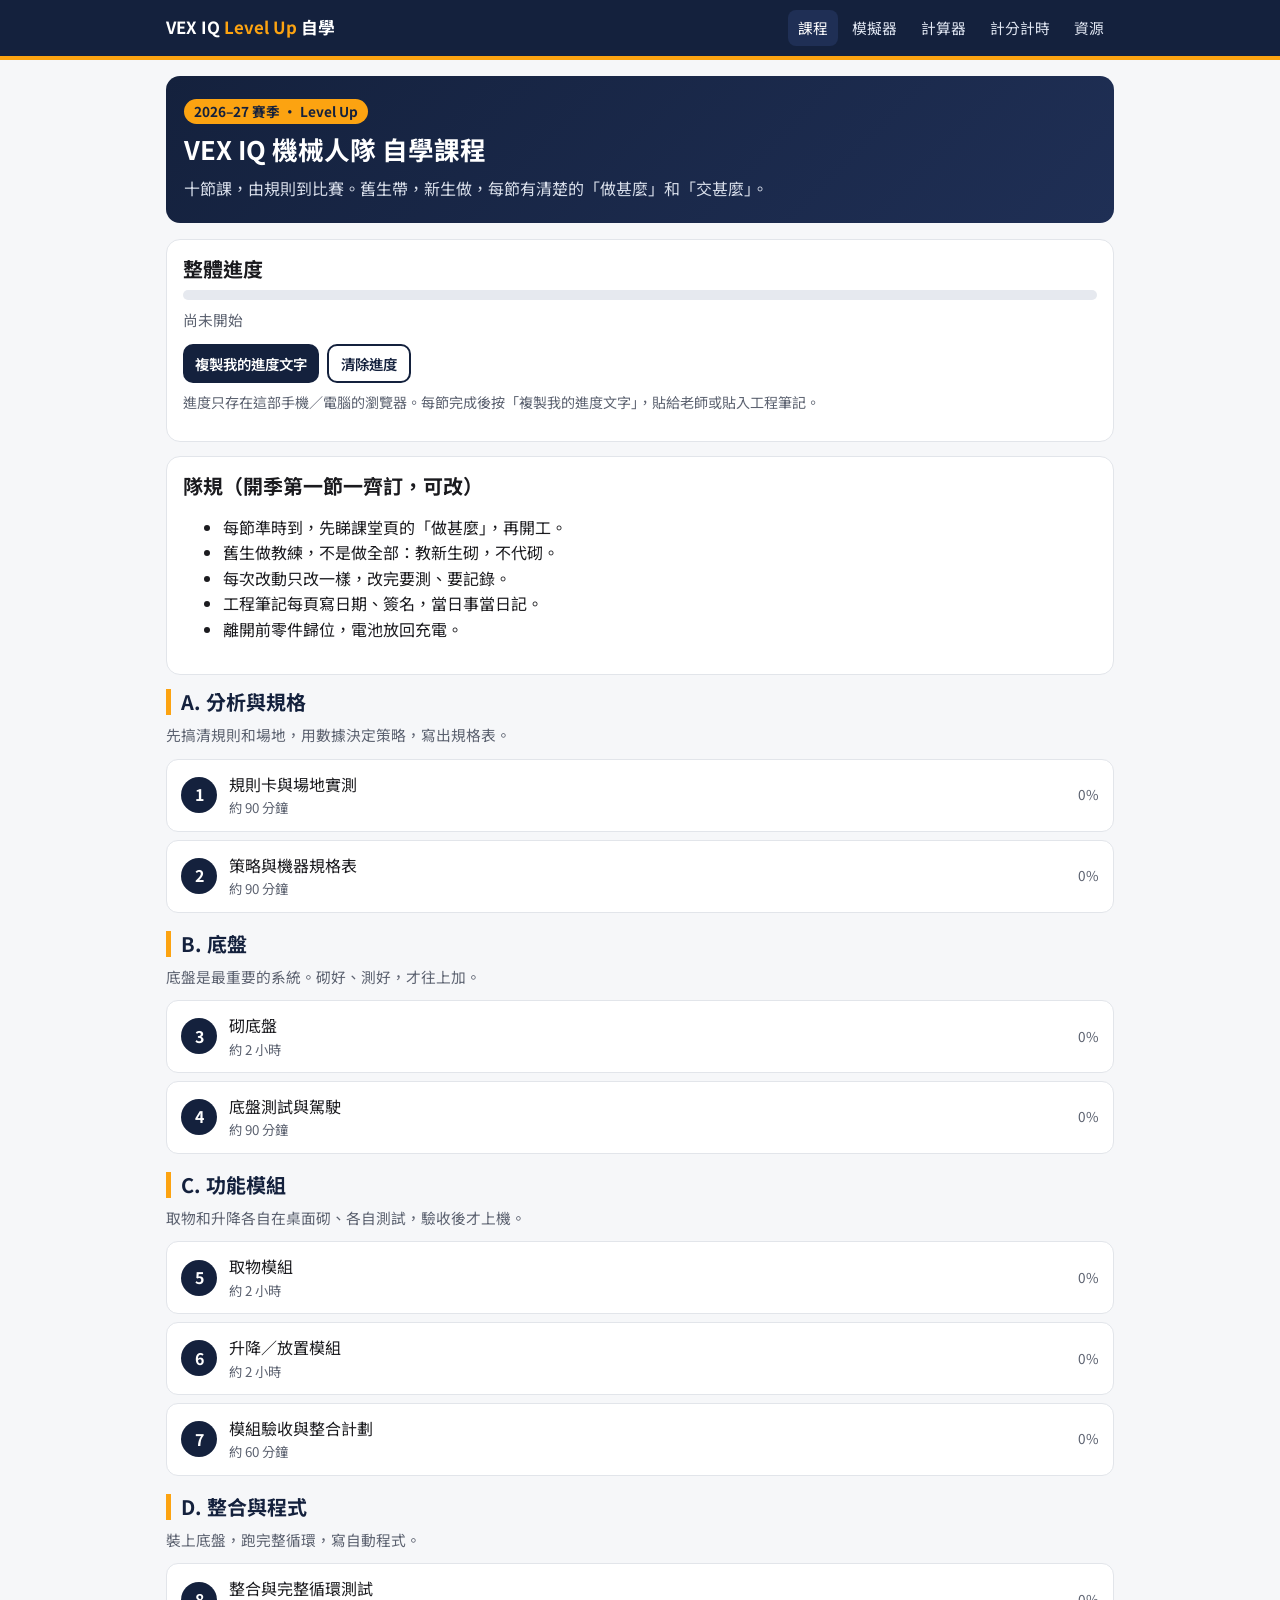
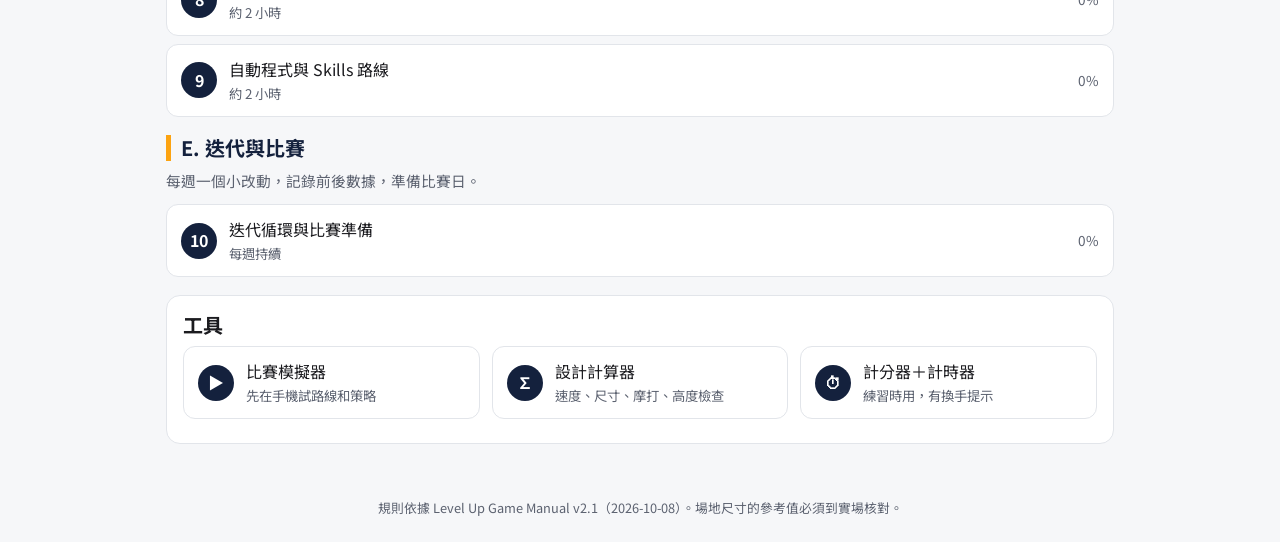
==== index.html @ 9e96400a "VEX IQ Level Up 自學課程：十節課、範本、比賽模擬器、計算器、計分計時、資源、老師頁 Co-Authored-By: Claude Fable 5.1 <noreply@anthropi" ====
<!DOCTYPE html>
<html lang="zh-Hant">
<head>
<meta charset="utf-8">
<meta name="viewport" content="width=device-width, initial-scale=1">
<title>VEX IQ Level Up 自學課程</title>
<link rel="preconnect" href="https://fonts.googleapis.com">
<link href="https://fonts.googleapis.com/css2?family=Noto+Sans+TC:wght@400;600;800&display=swap" rel="stylesheet">
<link rel="stylesheet" href="assets/style.css">
</head>
<body>
<header id="topbar" class="topbar"></header>
<main>
  <section class="hero">
    <span class="tag">2026–27 賽季 · Level Up</span>
    <h1>VEX IQ 機械人隊 自學課程</h1>
    <p>十節課，由規則到比賽。舊生帶，新生做，每節有清楚的「做甚麼」和「交甚麼」。</p>
  </section>

  <section class="card">
    <h2>整體進度</h2>
    <div class="progress-bar"><div id="overall"></div></div>
    <p class="muted" id="overall-text">尚未開始</p>
    <div class="btnrow">
      <button class="btn sm" id="export">複製我的進度文字</button>
      <button class="btn sm ghost" id="reset">清除進度</button>
    </div>
    <p class="small muted" style="margin-top:8px">進度只存在這部手機／電腦的瀏覽器。每節完成後按「複製我的進度文字」，貼給老師或貼入工程筆記。</p>
  </section>

  <section class="card">
    <h2>隊規（開季第一節一齊訂，可改）</h2>
    <ul>
      <li>每節準時到，先睇課堂頁的「做甚麼」，再開工。</li>
      <li>舊生做教練，不是做全部：教新生砌，不代砌。</li>
      <li>每次改動只改一樣，改完要測、要記錄。</li>
      <li>工程筆記每頁寫日期、簽名，當日事當日記。</li>
      <li>離開前零件歸位，電池放回充電。</li>
    </ul>
  </section>

  <div id="map"></div>

  <section class="card">
    <h2>工具</h2>
    <div class="grid three">
      <a class="lesson-link" href="sim.html"><div class="n">▶</div><div class="t">比賽模擬器<small>先在手機試路線和策略</small></div></a>
      <a class="lesson-link" href="calc.html"><div class="n">∑</div><div class="t">設計計算器<small>速度、尺寸、摩打、高度檢查</small></div></a>
      <a class="lesson-link" href="tools.html"><div class="n">⏱</div><div class="t">計分器＋計時器<small>練習時用，有換手提示</small></div></a>
    </div>
  </section>
</main>
<footer>規則依據 Level Up Game Manual v2.1（2026-10-08）。場地尺寸的參考值必須到實場核對。</footer>
<script src="assets/app.js"></script>
<script src="assets/lessons.js"></script>
<script>
(function () {
  var map = document.getElementById('map');
  var phases = {};
  LESSONS.forEach(function (l) { (phases[l.phase] = phases[l.phase] || []).push(l); });
  var html = '';
  var total = 0, count = 0;
  Object.keys(phases).forEach(function (p) {
    html += '<section class="phase"><h2>' + p + '. ' + PHASES[p].name + '</h2><p class="muted">' + PHASES[p].desc + '</p>';
    phases[p].forEach(function (l) {
      var pct = VQ.lessonProgress(l);
      total += pct; count++;
      html += '<a class="lesson-link' + (pct === 100 ? ' done' : '') + '" href="lesson.html?n=' + l.id + '">' +
        '<div class="n">' + l.id + '</div>' +
        '<div class="t">' + VQ.esc(l.title) + '<small>' + VQ.esc(l.time) + '</small></div>' +
        '<div class="pct">' + (pct === 100 ? '完成' : pct + '%') + '</div></a>';
    });
    html += '</section>';
  });
  map.innerHTML = html;
  var overall = count ? Math.round(total / count) : 0;
  document.getElementById('overall').style.width = overall + '%';
  document.getElementById('overall-text').textContent = overall === 0 ? '尚未開始' : '已完成 ' + overall + '%';

  document.getElementById('export').addEventListener('click', function () {
    var lines = ['VEX IQ 自學進度 ' + new Date().toLocaleDateString('zh-HK')];
    LESSONS.forEach(function (l) {
      var pct = VQ.lessonProgress(l);
      var doneSteps = [];
      l.steps.forEach(function (s, i) { if (VQ.store.get('lesson' + l.id + '.step' + i, false)) doneSteps.push(i + 1); });
      lines.push('第 ' + l.id + ' 節 ' + l.title + '：' + pct + '%' + (doneSteps.length ? '（已完成步驟 ' + doneSteps.join(',') + '）' : ''));
    });
    VQ.copyText(lines.join('\n'), this);
  });
  document.getElementById('reset').addEventListener('click', function () {
    if (confirm('清除這部裝置上的全部進度和填寫內容？')) { VQ.store.clear(); location.reload(); }
  });
})();
</script>
</body>
</html>
---- assets/style.css ----
/* VEX IQ 自學網頁 — 共用樣式 */
:root {
  --navy: #14213d;
  --navy-2: #1f2f55;
  --yellow: #fca311;
  --yellow-soft: #ffe8bf;
  --red: #d7263d;
  --blue: #2a6fdb;
  --ink: #1b1b1f;
  --muted: #5c6270;
  --line: #e2e5ea;
  --bg: #f6f7f9;
  --card: #ffffff;
  --ok: #1f9d55;
  --radius: 14px;
  --font: "Noto Sans TC", "PingFang TC", "Microsoft JhengHei", system-ui, sans-serif;
}
* { box-sizing: border-box; }
html { -webkit-text-size-adjust: 100%; }
body {
  margin: 0;
  font-family: var(--font);
  color: var(--ink);
  background: var(--bg);
  line-height: 1.6;
  font-size: 16px;
}
a { color: var(--blue); }
h1, h2, h3 { line-height: 1.3; margin: 0 0 .4em; }
h1 { font-size: 1.6rem; }
h2 { font-size: 1.25rem; }
h3 { font-size: 1.05rem; }
p { margin: 0 0 .8em; }
code { background: #eef1f5; padding: 0 .3em; border-radius: 4px; font-size: .92em; }

/* 頂部 */
.topbar {
  background: var(--navy);
  color: #fff;
  position: sticky; top: 0; z-index: 20;
  border-bottom: 4px solid var(--yellow);
}
.topbar .inner {
  max-width: 980px; margin: 0 auto; padding: 10px 16px;
  display: flex; align-items: center; gap: 12px;
}
.topbar .brand { font-weight: 700; color: #fff; text-decoration: none; font-size: 1.05rem; white-space: nowrap; }
.topbar .brand span { color: var(--yellow); }
.topbar nav { margin-left: auto; display: flex; gap: 4px; overflow-x: auto; -webkit-overflow-scrolling: touch; }
.topbar nav a {
  color: #dfe5f1; text-decoration: none; padding: 6px 10px; border-radius: 8px; white-space: nowrap; font-size: .92rem;
}
.topbar nav a.active, .topbar nav a:hover { background: var(--navy-2); color: #fff; }

main { max-width: 980px; margin: 0 auto; padding: 16px; }
.hero {
  background: linear-gradient(135deg, var(--navy), var(--navy-2));
  color: #fff; border-radius: var(--radius); padding: 22px 18px; margin-bottom: 16px;
}
.hero h1 { color: #fff; }
.hero p { color: #d8deea; margin: 0; }
.hero .tag { display: inline-block; background: var(--yellow); color: var(--navy); font-weight: 700; padding: 2px 10px; border-radius: 999px; font-size: .85rem; margin-bottom: 8px; }

.card {
  background: var(--card); border: 1px solid var(--line); border-radius: var(--radius);
  padding: 16px; margin-bottom: 14px;
}
.card h2 { display: flex; align-items: center; gap: 8px; }
.card h2 .num { background: var(--yellow); color: var(--navy); border-radius: 8px; padding: 0 8px; font-size: .9rem; }
.muted { color: var(--muted); font-size: .92rem; }
.small { font-size: .88rem; }

.grid { display: grid; gap: 12px; grid-template-columns: 1fr; }
@media (min-width: 640px) { .grid.two { grid-template-columns: 1fr 1fr; } .grid.three { grid-template-columns: repeat(3, 1fr); } }

/* 課程地圖 */
.phase { margin-bottom: 18px; }
.phase h2 { color: var(--navy); border-left: 5px solid var(--yellow); padding-left: 10px; }
.lesson-link {
  display: flex; align-items: center; gap: 12px; text-decoration: none; color: var(--ink);
  background: var(--card); border: 1px solid var(--line); border-radius: 12px; padding: 12px 14px; margin-bottom: 8px;
}
.lesson-link:active { background: #f1f3f7; }
.lesson-link .n { width: 36px; height: 36px; border-radius: 50%; background: var(--navy); color: #fff; display: grid; place-items: center; font-weight: 700; flex-shrink: 0; }
.lesson-link.done .n { background: var(--ok); }
.lesson-link .t { flex: 1; }
.lesson-link .t small { display: block; color: var(--muted); }
.lesson-link .pct { font-size: .85rem; color: var(--muted); white-space: nowrap; }

/* 課堂頁 */
.lesson-head { display: flex; flex-wrap: wrap; gap: 8px; align-items: baseline; }
.lesson-head .phase-tag { background: var(--yellow-soft); color: #7a4b00; border-radius: 999px; padding: 2px 10px; font-size: .85rem; }
ul.clean { list-style: none; padding: 0; margin: 0; }
.check { display: flex; gap: 10px; align-items: flex-start; padding: 8px 0; border-bottom: 1px dashed var(--line); }
.check:last-child { border-bottom: 0; }
.check input[type=checkbox] { width: 22px; height: 22px; margin-top: 3px; flex-shrink: 0; accent-color: var(--ok); }
.check label { flex: 1; }
.check.done label { color: var(--muted); text-decoration: line-through; }
.step-link { display: inline-block; margin-left: 6px; font-size: .88rem; }

textarea, input[type=text], input[type=number], select {
  font: inherit; width: 100%; padding: 8px 10px; border: 1px solid #c9ced8; border-radius: 10px; background: #fff; color: var(--ink);
}
textarea { min-height: 72px; resize: vertical; }
input[type=number] { max-width: 140px; }
label.field { display: block; margin-bottom: 10px; font-weight: 600; font-size: .95rem; }
label.field > span { display: block; font-weight: 400; color: var(--muted); font-size: .85rem; }
table { width: 100%; border-collapse: collapse; font-size: .92rem; }
th, td { border: 1px solid var(--line); padding: 6px 8px; text-align: left; vertical-align: top; }
th { background: #eef1f5; }
td input, td select { padding: 6px 8px; border-radius: 8px; }
.table-scroll { overflow-x: auto; }

.btn {
  display: inline-block; background: var(--navy); color: #fff; border: 0; border-radius: 10px;
  padding: 10px 16px; font: inherit; font-weight: 600; cursor: pointer; text-decoration: none;
}
.btn.yellow { background: var(--yellow); color: var(--navy); }
.btn.ghost { background: transparent; color: var(--navy); border: 2px solid var(--navy); }
.btn.sm { padding: 6px 12px; font-size: .9rem; }
.btn:active { transform: translateY(1px); }
.btnrow { display: flex; flex-wrap: wrap; gap: 8px; margin-top: 10px; }
.pager { display: flex; justify-content: space-between; gap: 8px; margin: 16px 0; }

.notice { background: var(--yellow-soft); border-left: 5px solid var(--yellow); padding: 10px 12px; border-radius: 8px; margin: 10px 0; font-size: .92rem; }
.notice.warn { background: #ffe3e6; border-color: var(--red); }
.notice.good { background: #e3f6ea; border-color: var(--ok); }

.pill { display: inline-block; padding: 1px 8px; border-radius: 999px; font-size: .8rem; background: #eef1f5; color: var(--muted); margin-right: 4px; }
.kv { display: grid; grid-template-columns: auto 1fr; gap: 4px 12px; font-size: .95rem; }
.kv b { color: var(--navy); }

.progress-bar { height: 10px; background: #e6e9ef; border-radius: 999px; overflow: hidden; margin: 8px 0; }
.progress-bar > div { height: 100%; background: var(--ok); width: 0; transition: width .3s; }

footer { text-align: center; color: var(--muted); font-size: .8rem; padding: 24px 16px; }

/* 模擬器 */
.sim-wrap { position: relative; }
#field { width: 100%; height: auto; display: block; background: #d9dde3; border-radius: 10px; touch-action: none; }
.sim-hud { display: flex; flex-wrap: wrap; gap: 8px; margin: 10px 0; align-items: center; }
.sim-hud .box { background: var(--card); border: 1px solid var(--line); border-radius: 10px; padding: 6px 12px; font-size: .95rem; }
.sim-hud .box b { font-size: 1.2rem; color: var(--navy); }
.sim-hud .box.alert { background: #ffe3e6; border-color: var(--red); color: var(--red); }
.pad { display: grid; grid-template-columns: repeat(3, 64px); grid-template-rows: repeat(3, 64px); gap: 6px; justify-content: center; }
.pad button, .actions button {
  font: inherit; font-size: 1.3rem; font-weight: 700; border: 0; border-radius: 12px; background: var(--navy); color: #fff;
  touch-action: none; user-select: none; -webkit-user-select: none;
}
.pad button:active, .pad button.on { background: var(--yellow); color: var(--navy); }
.pad .blank { background: transparent; }
.actions { display: grid; grid-template-columns: repeat(3, 1fr); gap: 6px; }
.actions button { height: 64px; font-size: 1rem; }
.actions button.pick { background: var(--ok); }
.actions button.drop { background: var(--red); }
.actions button.load { background: var(--blue); }
.sim-controls { display: grid; grid-template-columns: 1fr; gap: 12px; margin-top: 10px; }
@media (min-width: 640px) { .sim-controls { grid-template-columns: 220px 1fr; align-items: center; } }
.sim-config { display: grid; grid-template-columns: repeat(auto-fill, minmax(150px, 1fr)); gap: 8px; }
.sim-config label { font-size: .85rem; color: var(--muted); display: block; }
.sim-config input, .sim-config select { width: 100%; max-width: none; }
.log { font-family: ui-monospace, Menlo, Consolas, monospace; font-size: .82rem; background: #f1f3f7; border-radius: 8px; padding: 8px; max-height: 180px; overflow: auto; white-space: pre-wrap; }

/* 計時器 */
.big-timer { font-size: 4rem; font-weight: 800; text-align: center; color: var(--navy); font-variant-numeric: tabular-nums; }
.big-timer.switch { color: var(--yellow); }
.big-timer.end { color: var(--red); }
.score-row { display: grid; grid-template-columns: 1fr auto auto auto; align-items: center; gap: 8px; padding: 8px 0; border-bottom: 1px dashed var(--line); }
.score-row .cnt { font-size: 1.4rem; font-weight: 700; min-width: 2ch; text-align: center; }
.score-row button { width: 44px; height: 44px; font-size: 1.3rem; border-radius: 10px; border: 0; background: var(--navy); color: #fff; }
.total { font-size: 2.2rem; font-weight: 800; color: var(--navy); text-align: right; }

/* 計算器結果 */
.result { padding: 10px 12px; border-radius: 10px; margin-bottom: 8px; border: 1px solid var(--line); background: #fff; }
.result.ok { border-color: var(--ok); background: #e3f6ea; }
.result.bad { border-color: var(--red); background: #ffe3e6; }
.result.warn { border-color: var(--yellow); background: var(--yellow-soft); }
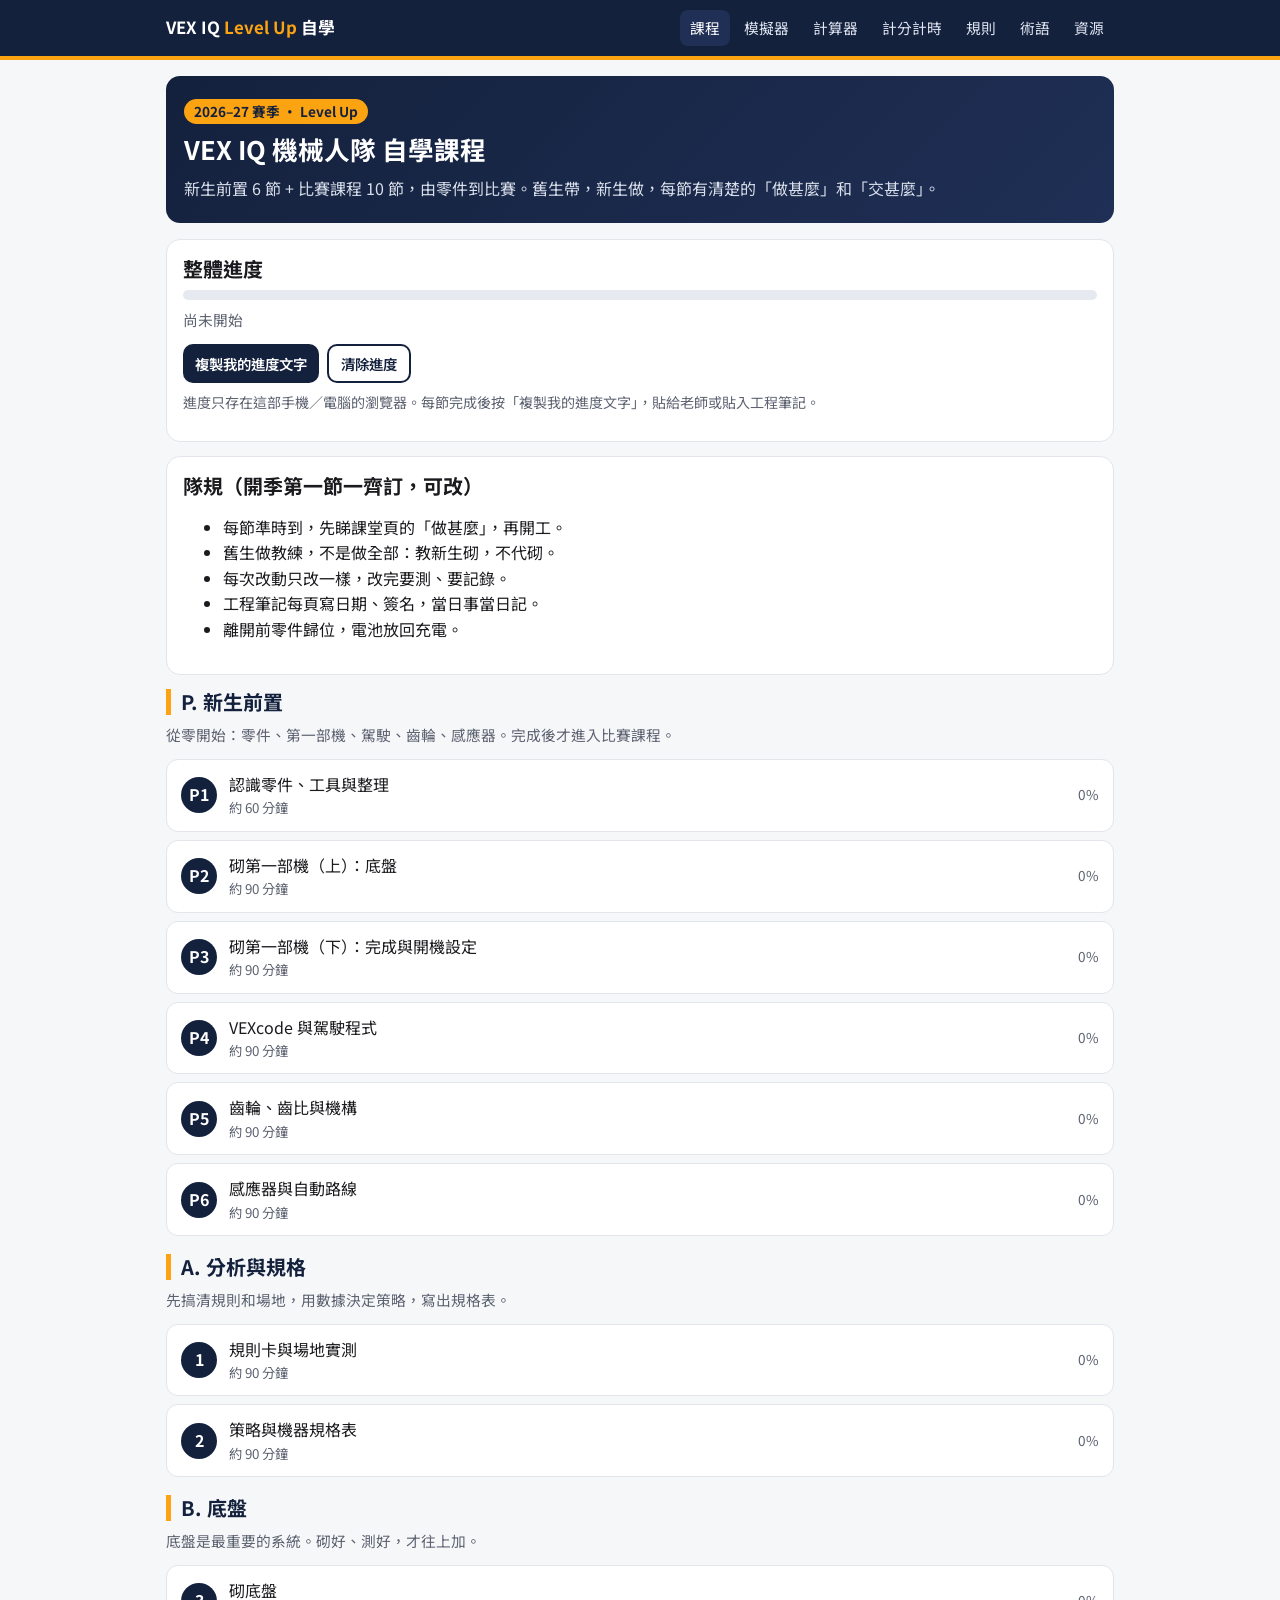
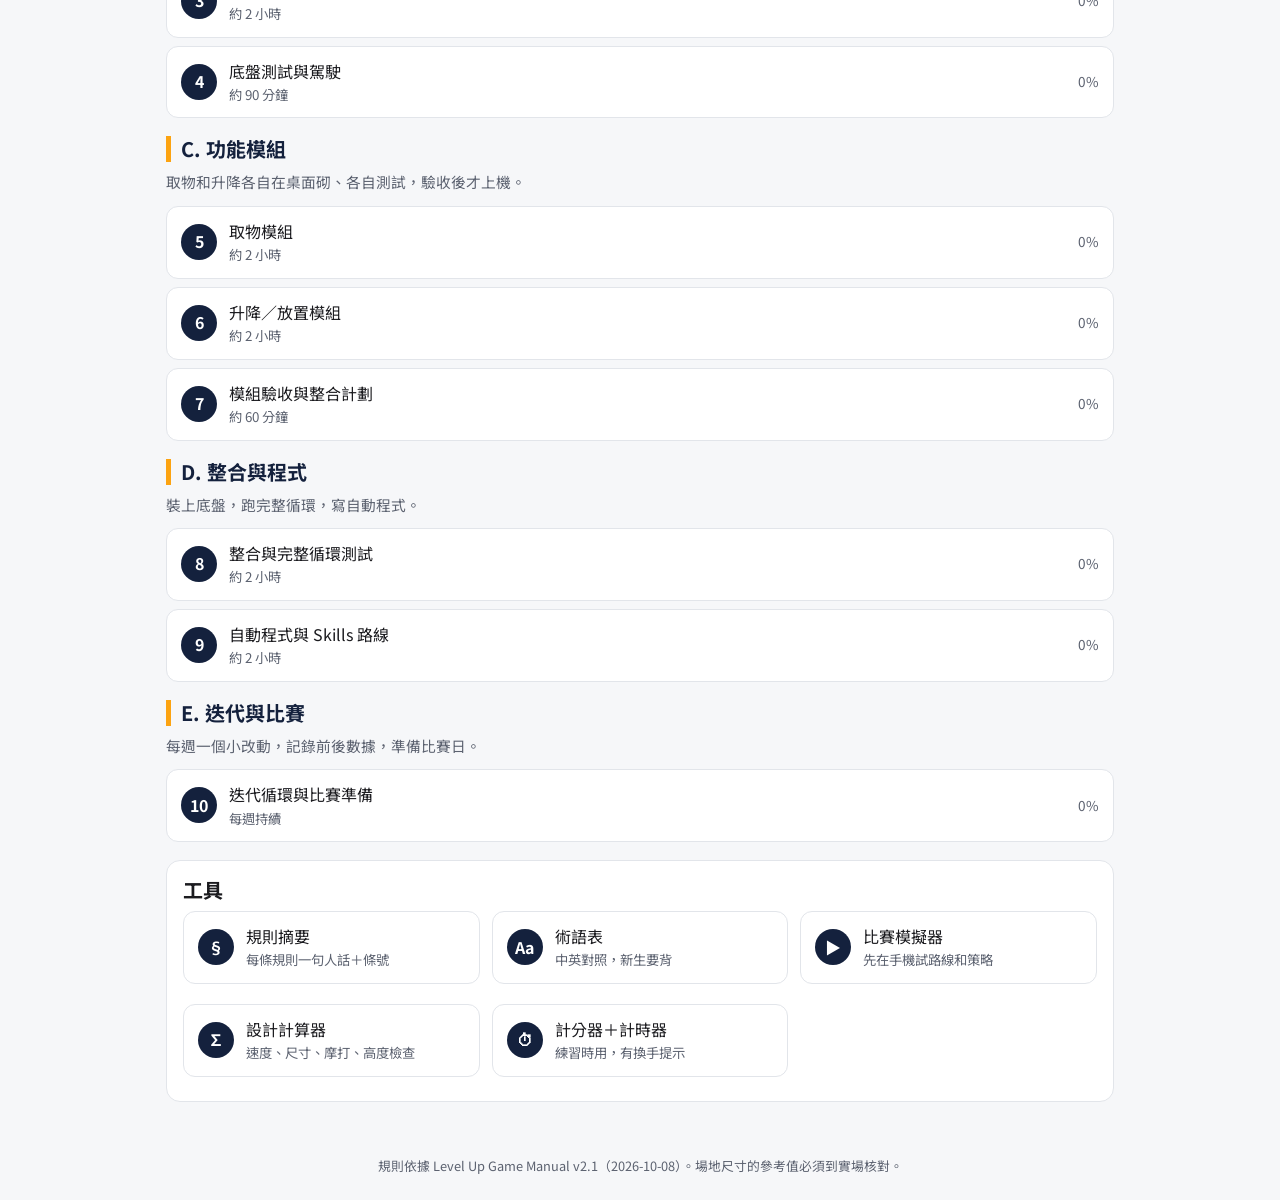
==== commit ed662654: "加入新生前置六節、老師路徑八節、繁中規則摘要、術語表、老師區量表與庫存表 Co-Authored-By: Claude Fable 5.1 <noreply@anthropic.com> Claude" ====
--- a/index.html
+++ b/index.html
@@ -14,7 +14,7 @@
   <section class="hero">
     <span class="tag">2026–27 賽季 · Level Up</span>
     <h1>VEX IQ 機械人隊 自學課程</h1>
-    <p>十節課，由規則到比賽。舊生帶，新生做，每節有清楚的「做甚麼」和「交甚麼」。</p>
+    <p>新生前置 6 節 + 比賽課程 10 節，由零件到比賽。舊生帶，新生做，每節有清楚的「做甚麼」和「交甚麼」。</p>
   </section>
 
   <section class="card">
@@ -44,6 +44,8 @@
   <section class="card">
     <h2>工具</h2>
     <div class="grid three">
+      <a class="lesson-link" href="rules.html"><div class="n">§</div><div class="t">規則摘要<small>每條規則一句人話＋條號</small></div></a>
+      <a class="lesson-link" href="glossary.html"><div class="n">Aa</div><div class="t">術語表<small>中英對照，新生要背</small></div></a>
       <a class="lesson-link" href="sim.html"><div class="n">▶</div><div class="t">比賽模擬器<small>先在手機試路線和策略</small></div></a>
       <a class="lesson-link" href="calc.html"><div class="n">∑</div><div class="t">設計計算器<small>速度、尺寸、摩打、高度檢查</small></div></a>
       <a class="lesson-link" href="tools.html"><div class="n">⏱</div><div class="t">計分器＋計時器<small>練習時用，有換手提示</small></div></a>
@@ -53,11 +55,13 @@
 <footer>規則依據 Level Up Game Manual v2.1（2026-10-08）。場地尺寸的參考值必須到實場核對。</footer>
 <script src="assets/app.js"></script>
 <script src="assets/lessons.js"></script>
+<script src="assets/lessons-prep.js"></script>
 <script>
 (function () {
   var map = document.getElementById('map');
   var phases = {};
-  LESSONS.forEach(function (l) { (phases[l.phase] = phases[l.phase] || []).push(l); });
+  var STUDENT = PREP.concat(LESSONS);
+  STUDENT.forEach(function (l) { (phases[l.phase] = phases[l.phase] || []).push(l); });
   var html = '';
   var total = 0, count = 0;
   Object.keys(phases).forEach(function (p) {
@@ -65,8 +69,8 @@
     phases[p].forEach(function (l) {
       var pct = VQ.lessonProgress(l);
       total += pct; count++;
-      html += '<a class="lesson-link' + (pct === 100 ? ' done' : '') + '" href="lesson.html?n=' + l.id + '">' +
-        '<div class="n">' + l.id + '</div>' +
+      html += '<a class="lesson-link' + (pct === 100 ? ' done' : '') + '" href="lesson.html?id=' + l.id + '">' +
+        '<div class="n">' + (l.track === 'prep' ? 'P' + (phases.P.indexOf(l) + 1) : l.id) + '</div>' +
         '<div class="t">' + VQ.esc(l.title) + '<small>' + VQ.esc(l.time) + '</small></div>' +
         '<div class="pct">' + (pct === 100 ? '完成' : pct + '%') + '</div></a>';
     });
@@ -79,11 +83,11 @@
 
   document.getElementById('export').addEventListener('click', function () {
     var lines = ['VEX IQ 自學進度 ' + new Date().toLocaleDateString('zh-HK')];
-    LESSONS.forEach(function (l) {
+    STUDENT.forEach(function (l) {
       var pct = VQ.lessonProgress(l);
       var doneSteps = [];
       l.steps.forEach(function (s, i) { if (VQ.store.get('lesson' + l.id + '.step' + i, false)) doneSteps.push(i + 1); });
-      lines.push('第 ' + l.id + ' 節 ' + l.title + '：' + pct + '%' + (doneSteps.length ? '（已完成步驟 ' + doneSteps.join(',') + '）' : ''));
+      lines.push((l.track === 'prep' ? '前置 ' : '第 ' + l.id + ' 節 ') + l.title + '：' + pct + '%' + (doneSteps.length ? '（已完成步驟 ' + doneSteps.join(',') + '）' : ''));
     });
     VQ.copyText(lines.join('\n'), this);
   });
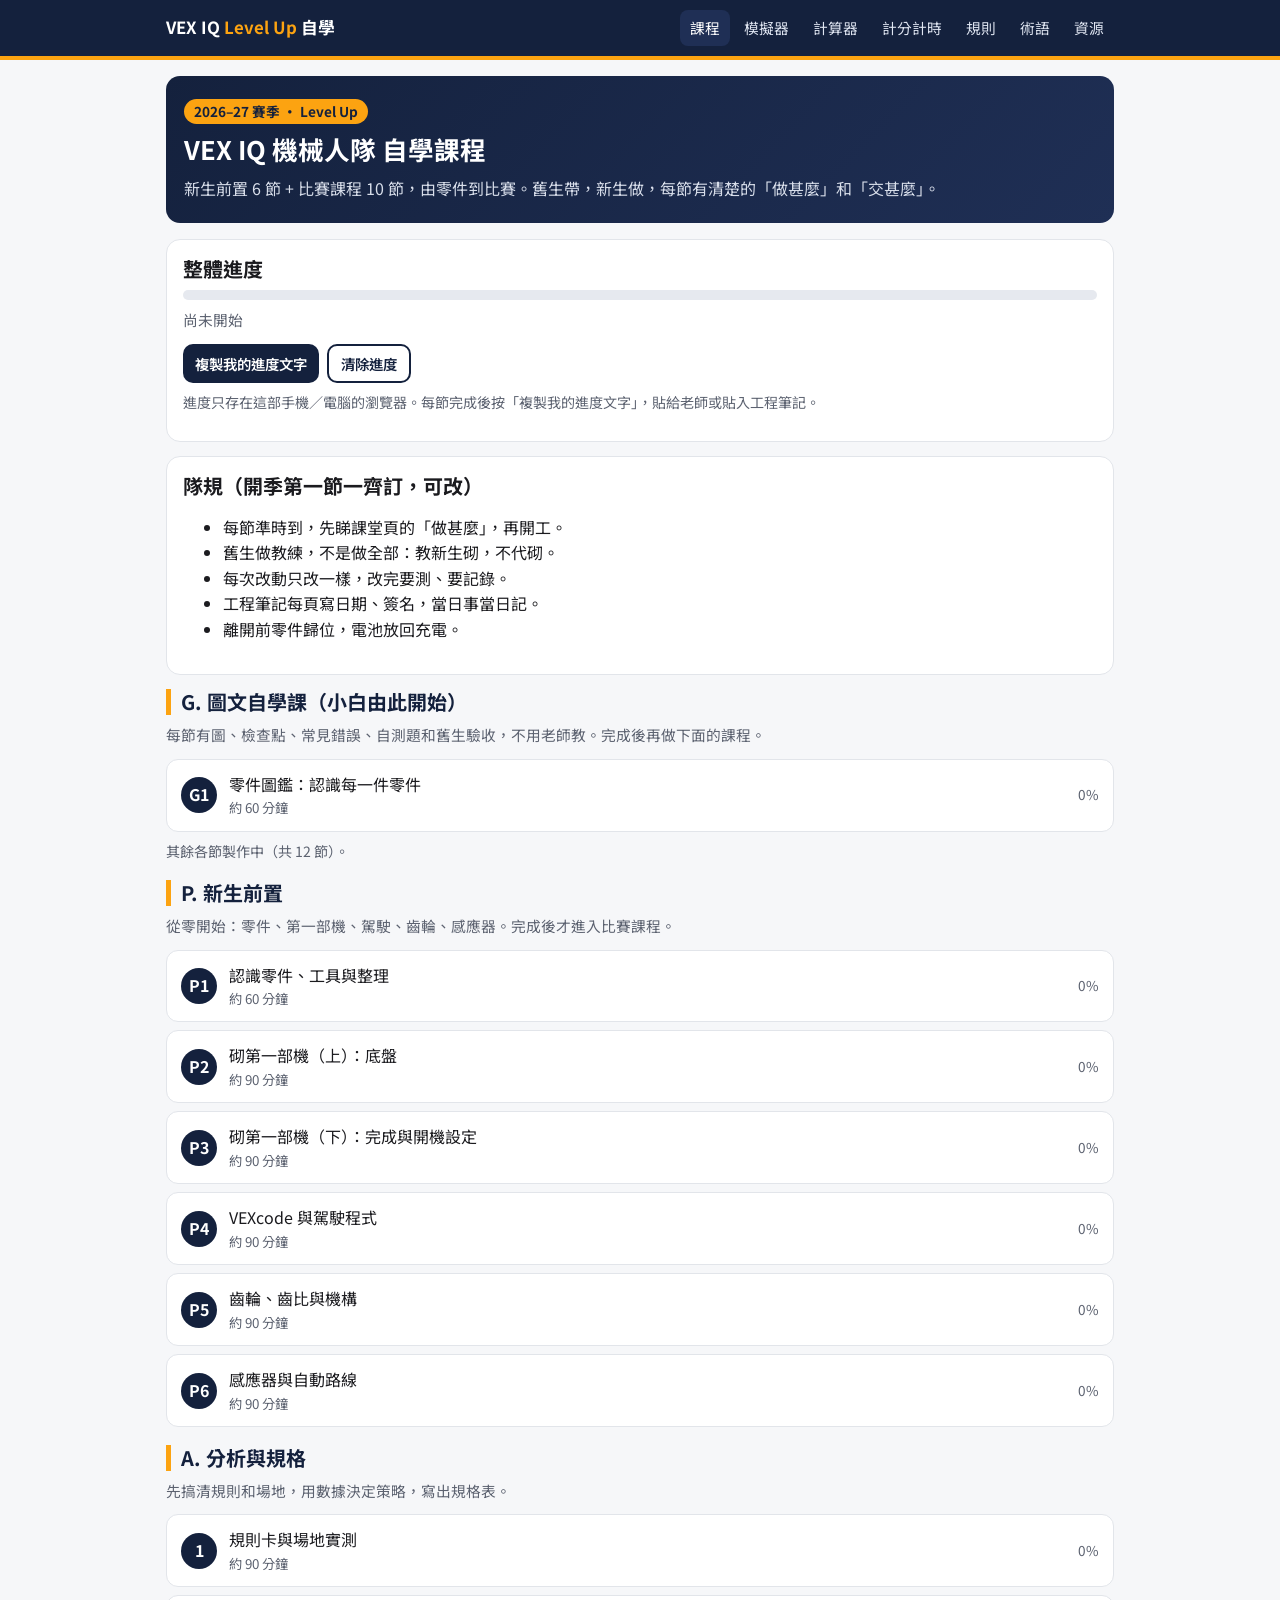
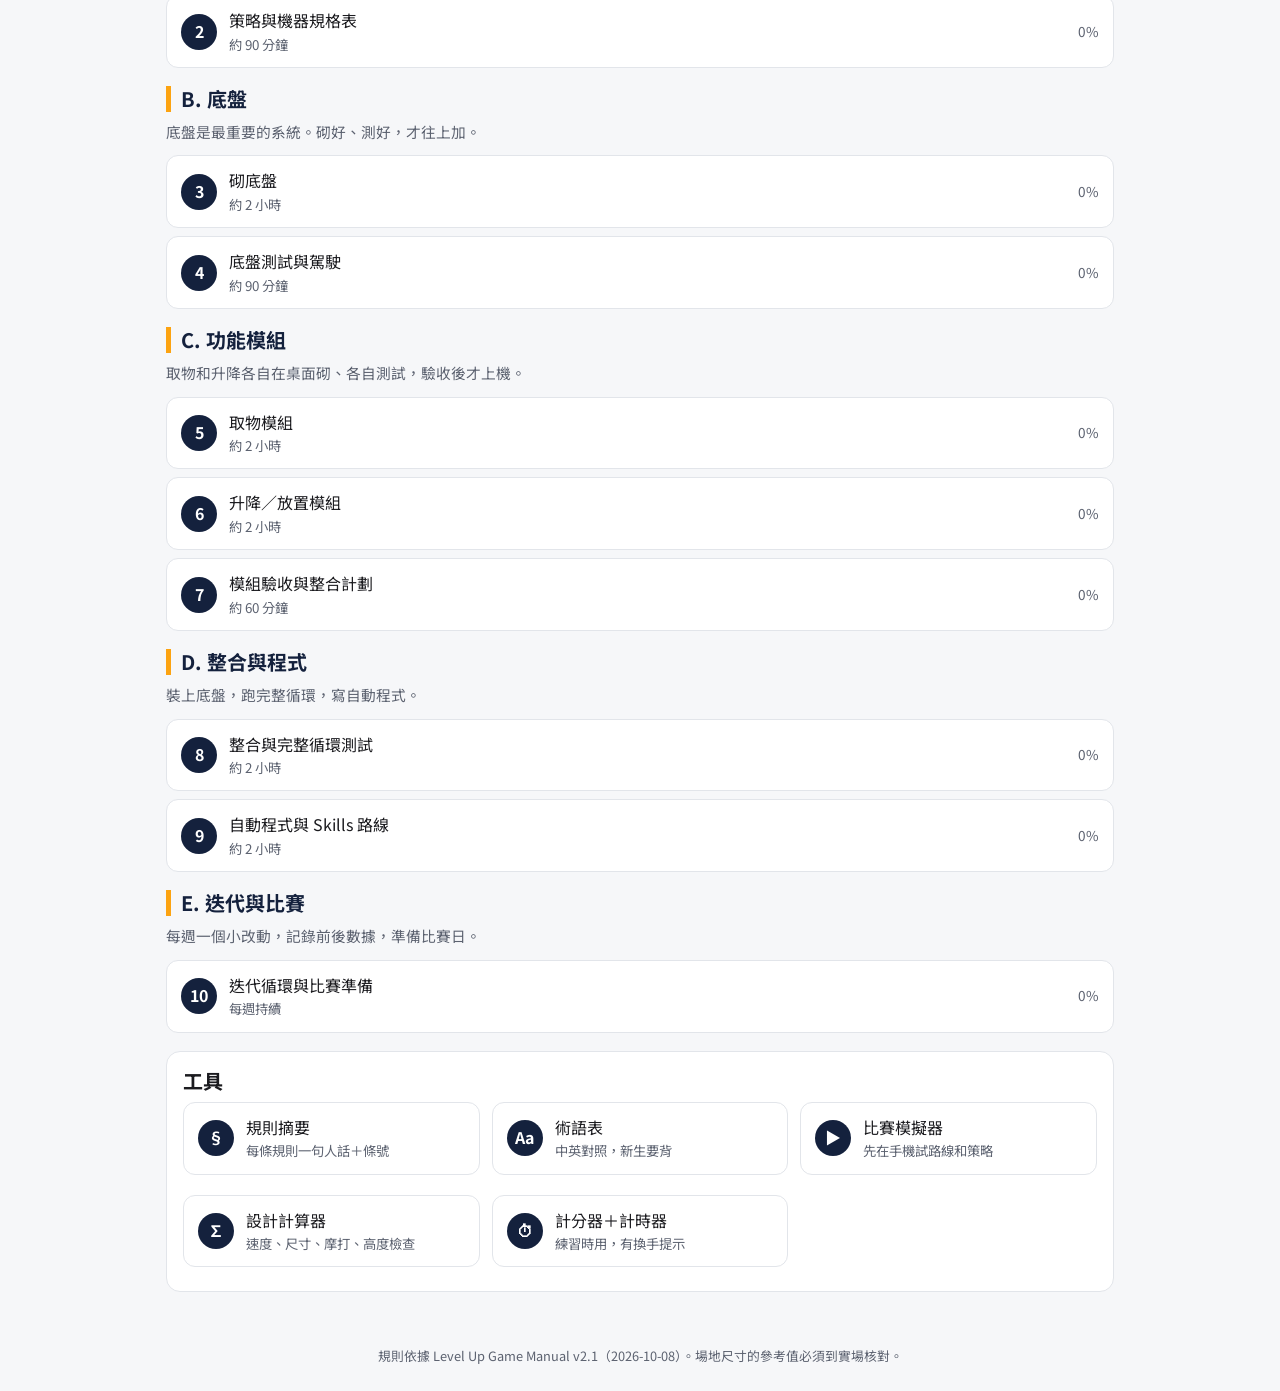
==== commit 44c91672: "圖文自學課樣板：第 1 節零件圖鑑（SVG 示意圖、檢查點、常見錯誤、自測、驗收碼解鎖）、AI 助教提示詞 Co-Authored-By: Claude Fable 5.1 <noreply@anth" ====
--- a/index.html
+++ b/index.html
@@ -39,6 +39,8 @@
     </ul>
   </section>
 
+  <section class="phase" id="guide-map"><h2>G. 圖文自學課（小白由此開始）</h2><p class="muted">每節有圖、檢查點、常見錯誤、自測題和舊生驗收，不用老師教。完成後再做下面的課程。</p><div id="guide-list"></div></section>
+
   <div id="map"></div>
 
   <section class="card">
@@ -56,6 +58,7 @@
 <script src="assets/app.js"></script>
 <script src="assets/lessons.js"></script>
 <script src="assets/lessons-prep.js"></script>
+<script src="assets/guide-data.js"></script>
 <script>
 (function () {
   var map = document.getElementById('map');
@@ -77,6 +80,13 @@
     html += '</section>';
   });
   map.innerHTML = html;
+  document.getElementById('guide-list').innerHTML = GUIDE.map(function (g, i) {
+    var pf = 'guide.' + g.id + '.', n = 0;
+    g.sections.forEach(function (_, k) { if (VQ.store.get(pf + 'sec' + k, false)) n++; });
+    var v = VQ.store.get(pf + 'verified', false);
+    var pct = Math.round(n / g.sections.length * 100);
+    return '<a class="lesson-link' + (v ? ' done' : '') + '" href="guide.html?id=' + g.id + '"><div class="n">G' + (i + 1) + '</div><div class="t">' + VQ.esc(g.title) + '<small>' + VQ.esc(g.time) + '</small></div><div class="pct">' + (v ? '已驗收' : pct + '%') + '</div></a>';
+  }).join('') + (GUIDE.length < 12 ? '<p class="small muted">其餘各節製作中（共 12 節）。</p>' : '');
   var overall = count ? Math.round(total / count) : 0;
   document.getElementById('overall').style.width = overall + '%';
   document.getElementById('overall-text').textContent = overall === 0 ? '尚未開始' : '已完成 ' + overall + '%';
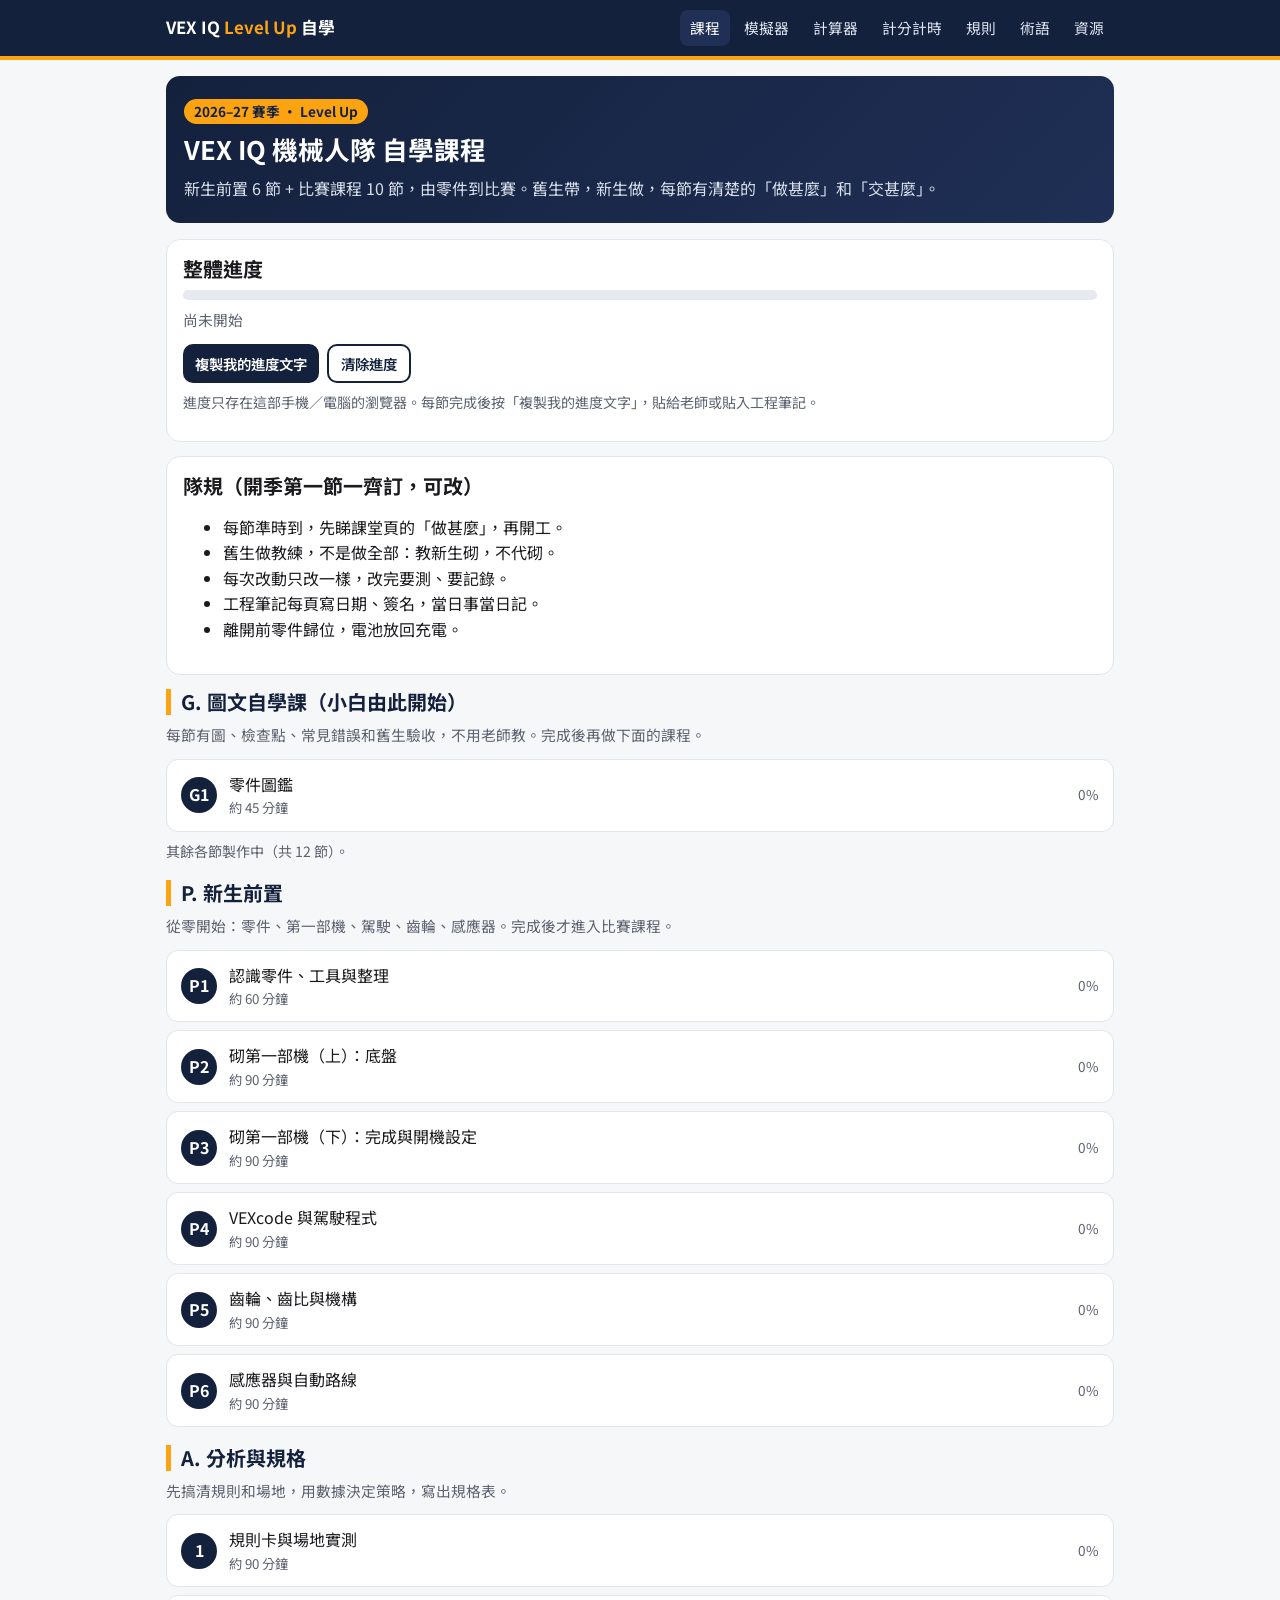
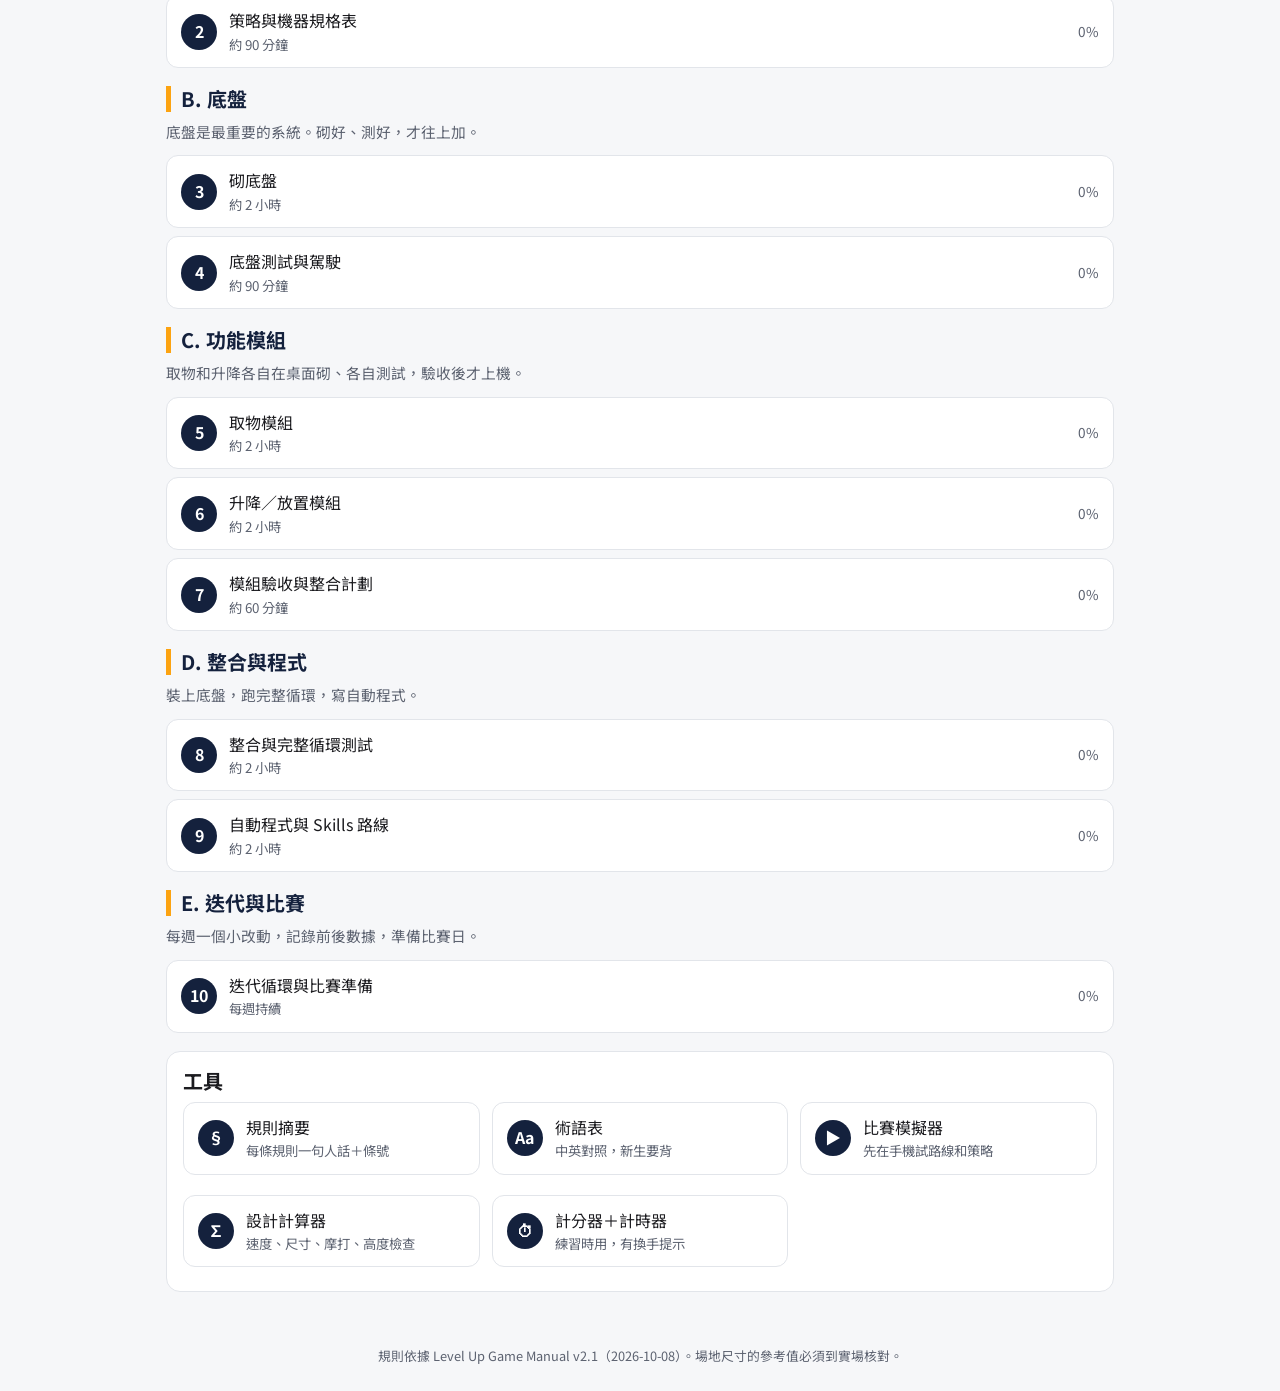
==== commit f57735dd: "精簡第 1 節文字，移除自測題，檢查點全剔即可驗收 Co-Authored-By: Claude Fable 5.1 <noreply@anthropic.com> Claude-Session: h" ====
--- a/index.html
+++ b/index.html
@@ -39,7 +39,7 @@
     </ul>
   </section>
 
-  <section class="phase" id="guide-map"><h2>G. 圖文自學課（小白由此開始）</h2><p class="muted">每節有圖、檢查點、常見錯誤、自測題和舊生驗收，不用老師教。完成後再做下面的課程。</p><div id="guide-list"></div></section>
+  <section class="phase" id="guide-map"><h2>G. 圖文自學課（小白由此開始）</h2><p class="muted">每節有圖、檢查點、常見錯誤和舊生驗收，不用老師教。完成後再做下面的課程。</p><div id="guide-list"></div></section>
 
   <div id="map"></div>
 
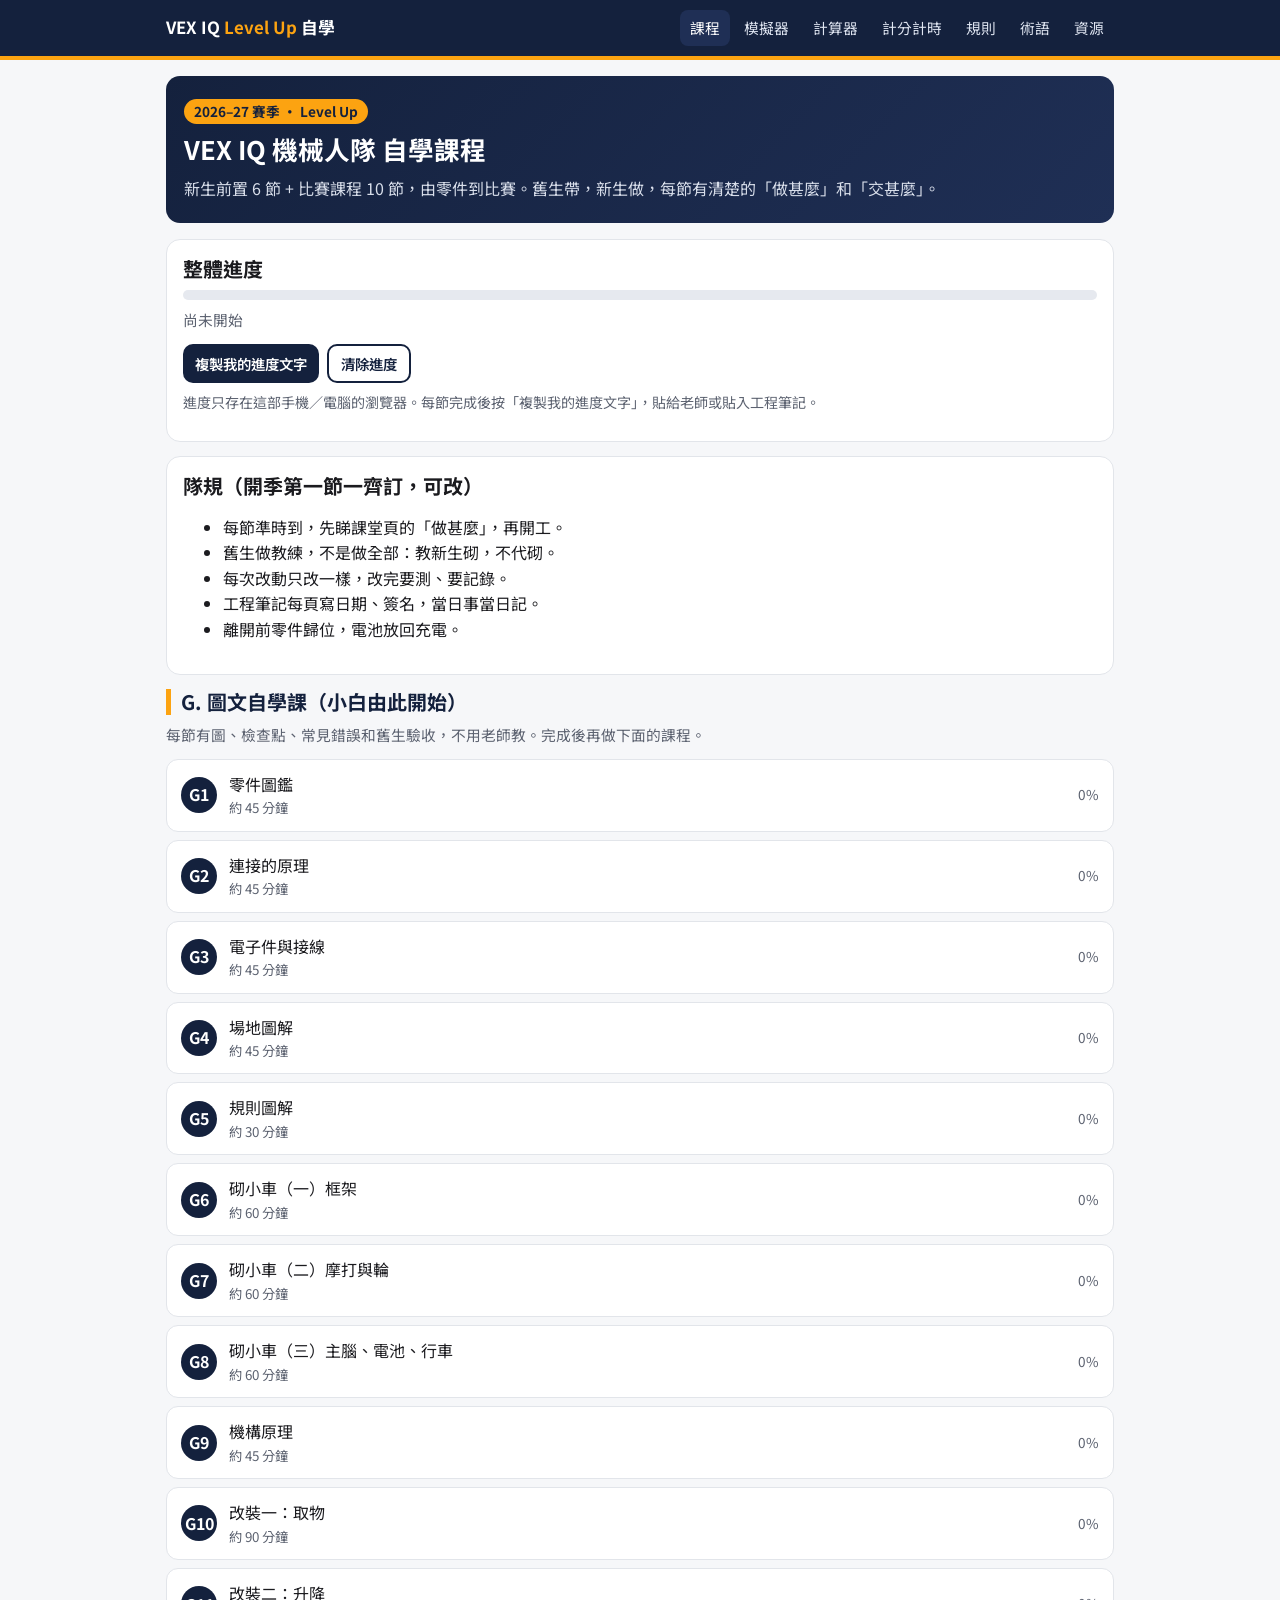
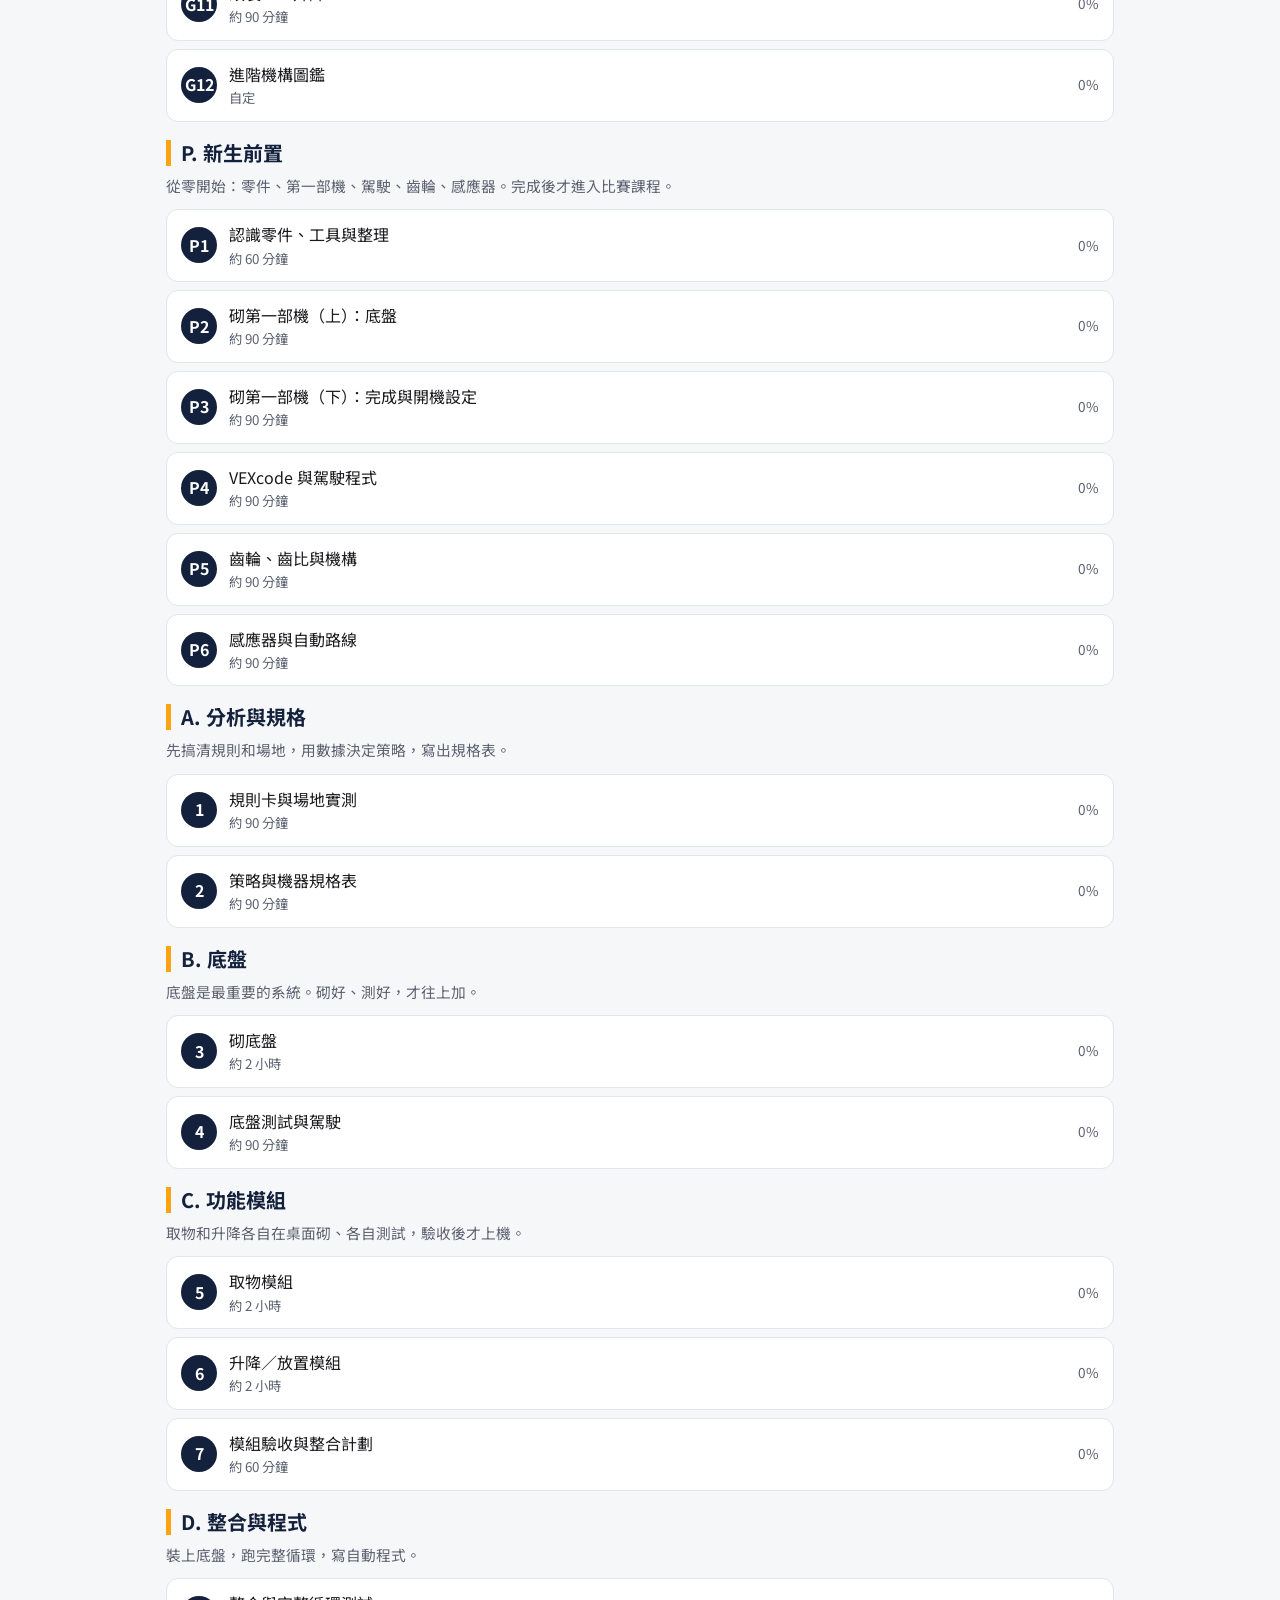
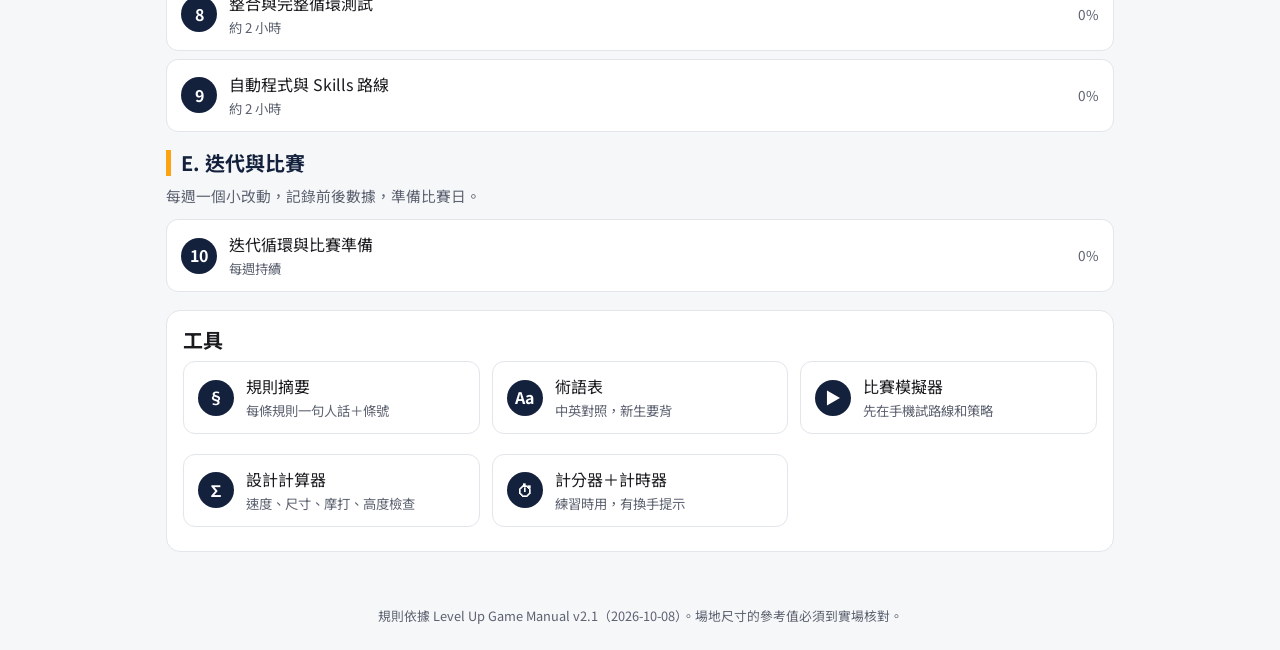
==== commit 231669a0: "圖文自學課第 2–12 節：連接原理、電子件、場地、規則、砌小車三節、機構原理、改裝取物、改裝升降、進階機構 Co-Authored-By: Claude Fable 5.1 <noreply@ant" ====
--- a/index.html
+++ b/index.html
@@ -86,7 +86,7 @@
     var v = VQ.store.get(pf + 'verified', false);
     var pct = Math.round(n / g.sections.length * 100);
     return '<a class="lesson-link' + (v ? ' done' : '') + '" href="guide.html?id=' + g.id + '"><div class="n">G' + (i + 1) + '</div><div class="t">' + VQ.esc(g.title) + '<small>' + VQ.esc(g.time) + '</small></div><div class="pct">' + (v ? '已驗收' : pct + '%') + '</div></a>';
-  }).join('') + (GUIDE.length < 12 ? '<p class="small muted">其餘各節製作中（共 12 節）。</p>' : '');
+  }).join('') + '';
   var overall = count ? Math.round(total / count) : 0;
   document.getElementById('overall').style.width = overall + '%';
   document.getElementById('overall-text').textContent = overall === 0 ? '尚未開始' : '已完成 ' + overall + '%';
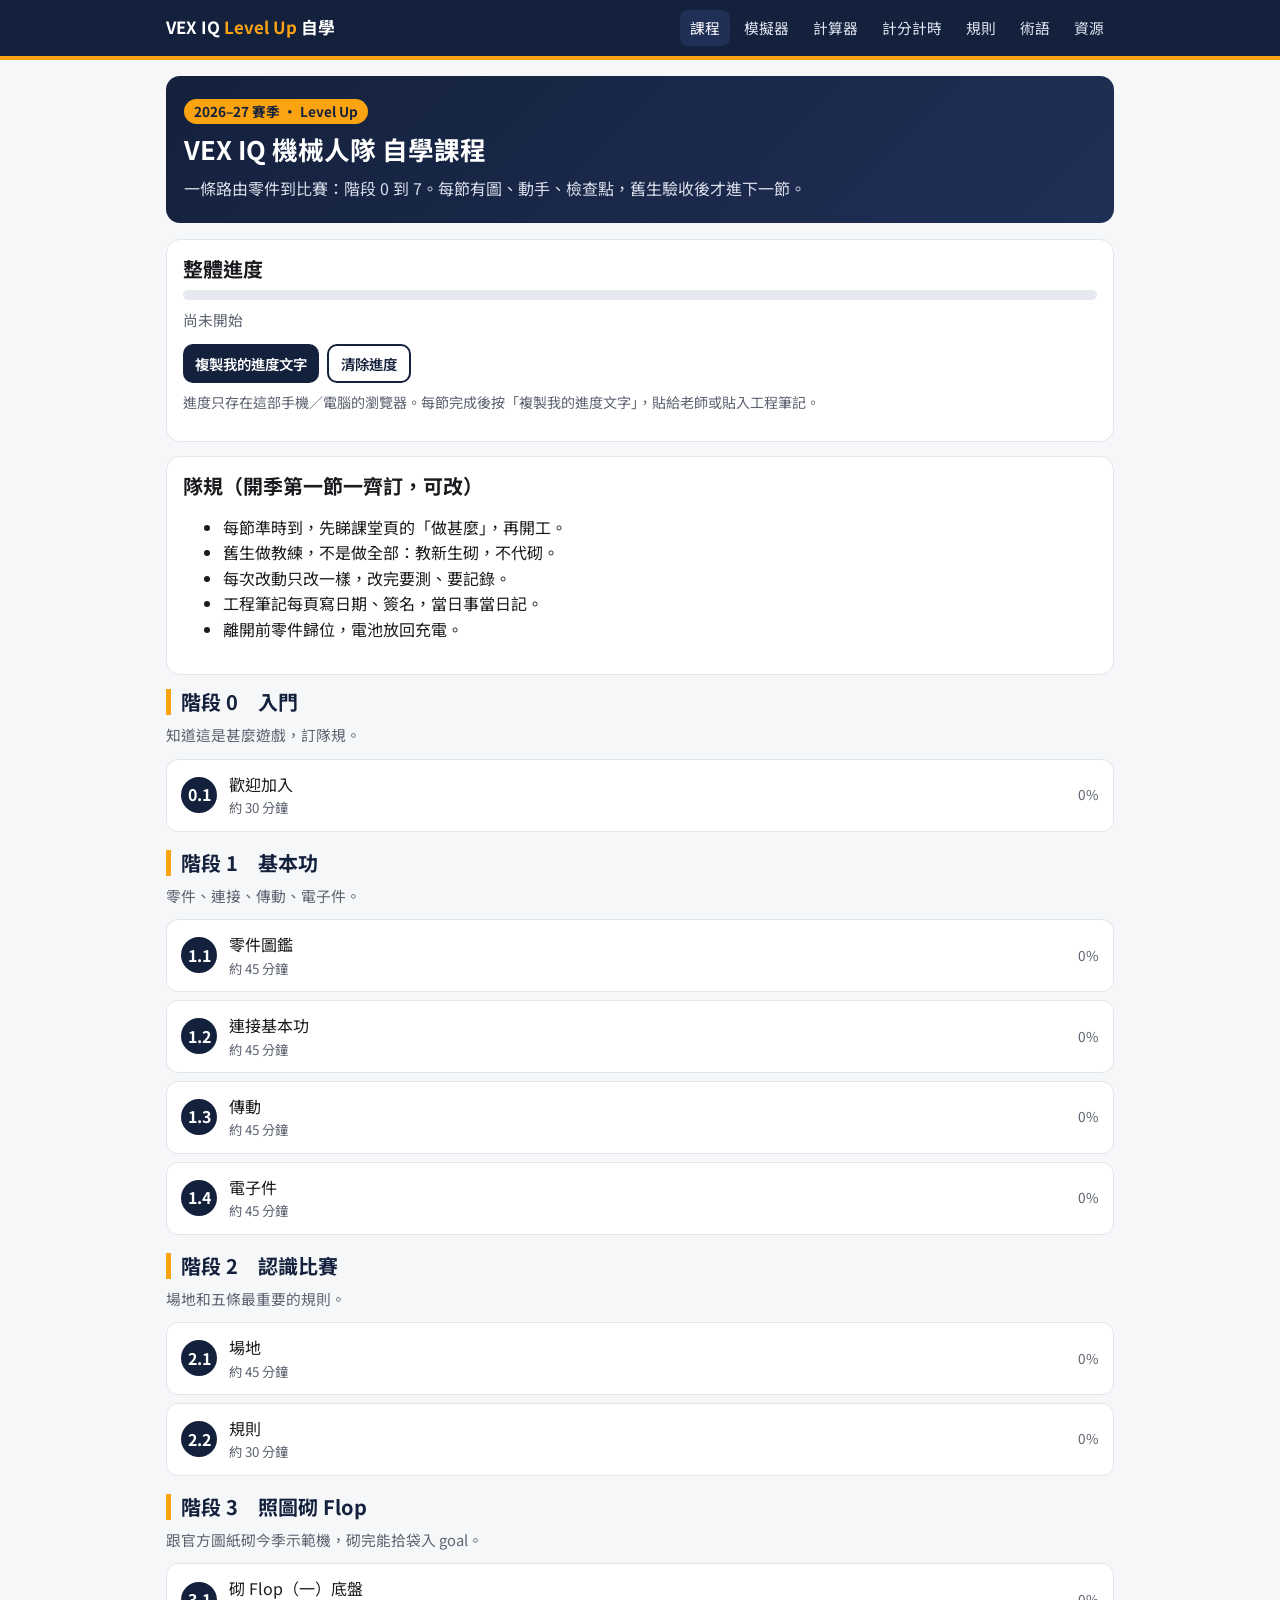
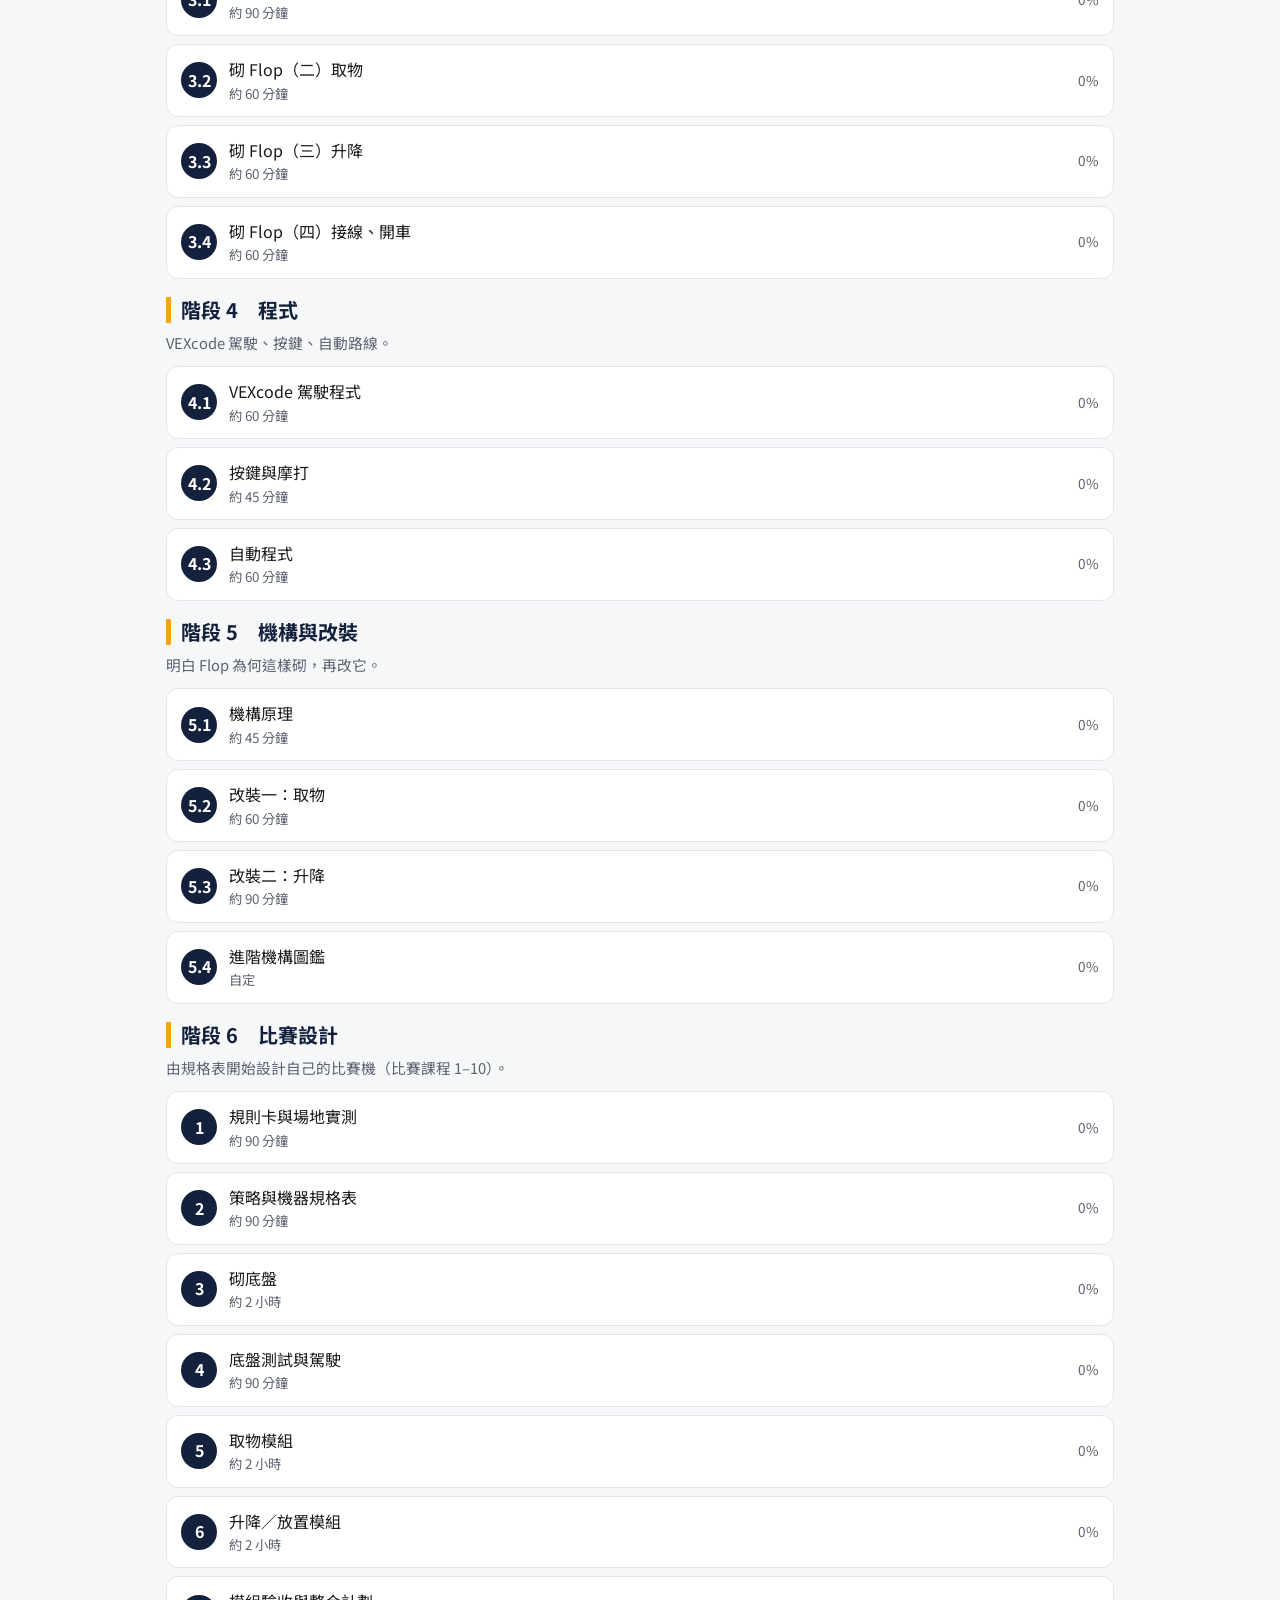
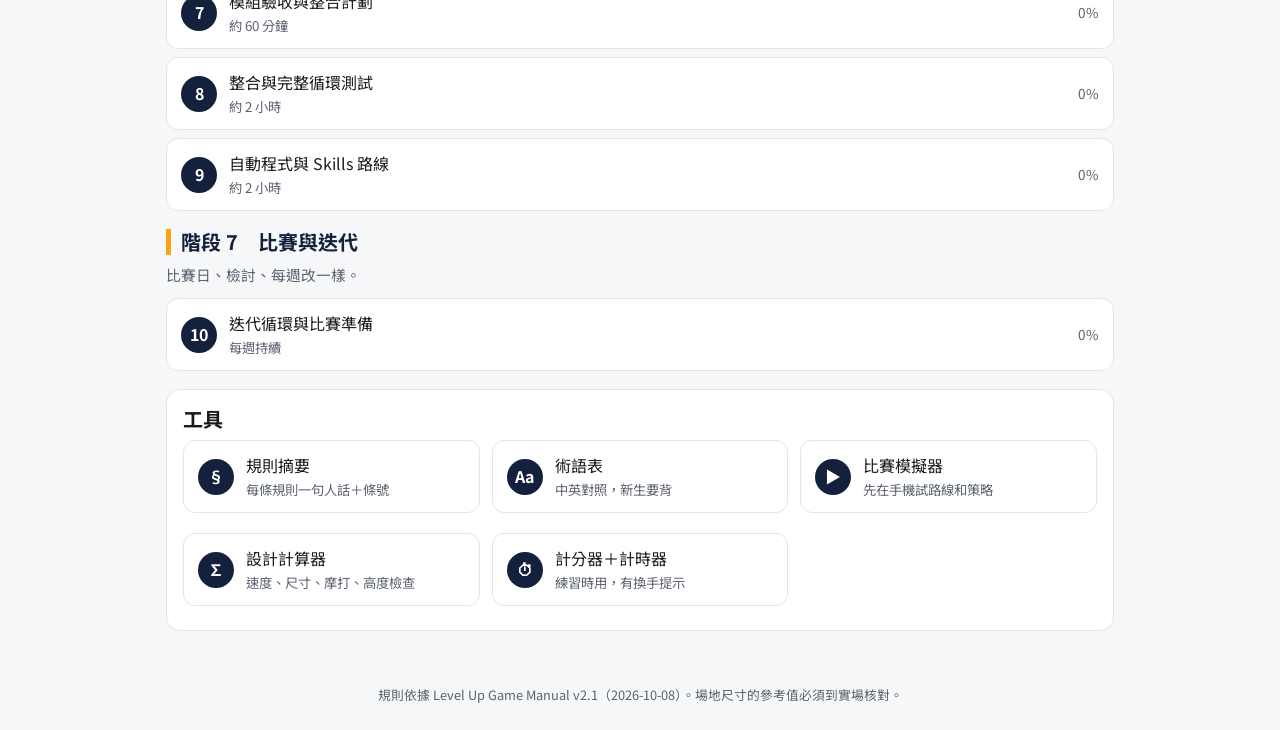
==== commit e515d70c: "第二版：單一學習路線階段 0–7；階段 3 改用官方 Flop 圖紙；更正開關機、配對、角接件、齒輪中心距；修圖；缺件替代表；模擬器手機版面 Co-Authored-By: Claude Fable " ====
--- a/index.html
+++ b/index.html
@@ -14,7 +14,7 @@
   <section class="hero">
     <span class="tag">2026–27 賽季 · Level Up</span>
     <h1>VEX IQ 機械人隊 自學課程</h1>
-    <p>新生前置 6 節 + 比賽課程 10 節，由零件到比賽。舊生帶，新生做，每節有清楚的「做甚麼」和「交甚麼」。</p>
+    <p>一條路由零件到比賽：階段 0 到 7。每節有圖、動手、檢查點，舊生驗收後才進下一節。</p>
   </section>
 
   <section class="card">
@@ -39,9 +39,7 @@
     </ul>
   </section>
 
-  <section class="phase" id="guide-map"><h2>G. 圖文自學課（小白由此開始）</h2><p class="muted">每節有圖、檢查點、常見錯誤和舊生驗收，不用老師教。完成後再做下面的課程。</p><div id="guide-list"></div></section>
-
-  <div id="map"></div>
+  <div id="route"></div>
 
   <section class="card">
     <h2>工具</h2>
@@ -57,48 +55,37 @@
 <footer>規則依據 Level Up Game Manual v2.1（2026-10-08）。場地尺寸的參考值必須到實場核對。</footer>
 <script src="assets/app.js"></script>
 <script src="assets/lessons.js"></script>
-<script src="assets/lessons-prep.js"></script>
 <script src="assets/guide-data.js"></script>
 <script>
 (function () {
-  var map = document.getElementById('map');
-  var phases = {};
-  var STUDENT = PREP.concat(LESSONS);
-  STUDENT.forEach(function (l) { (phases[l.phase] = phases[l.phase] || []).push(l); });
-  var html = '';
-  var total = 0, count = 0;
-  Object.keys(phases).forEach(function (p) {
-    html += '<section class="phase"><h2>' + p + '. ' + PHASES[p].name + '</h2><p class="muted">' + PHASES[p].desc + '</p>';
-    phases[p].forEach(function (l) {
-      var pct = VQ.lessonProgress(l);
-      total += pct; count++;
-      html += '<a class="lesson-link' + (pct === 100 ? ' done' : '') + '" href="lesson.html?id=' + l.id + '">' +
-        '<div class="n">' + (l.track === 'prep' ? 'P' + (phases.P.indexOf(l) + 1) : l.id) + '</div>' +
-        '<div class="t">' + VQ.esc(l.title) + '<small>' + VQ.esc(l.time) + '</small></div>' +
-        '<div class="pct">' + (pct === 100 ? '完成' : pct + '%') + '</div></a>';
-    });
+  var S = VQ.store;
+  function gProg(g) { var pf = 'guide.' + g.id + '.', n = 0; g.sections.forEach(function (_, k) { if (S.get(pf + 'sec' + k, false)) n++; }); return { pct: Math.round(n / g.sections.length * 100), v: S.get(pf + 'verified', false) }; }
+  var html = '', total = 0, count = 0;
+  STAGES.forEach(function (st) {
+    html += '<section class="phase"><h2>階段 ' + st.id + '　' + VQ.esc(st.name) + '</h2><p class="muted">' + VQ.esc(st.desc) + '</p>';
+    if (st.link) {
+      var ls = st.id === 6 ? LESSONS.slice(0, 9) : LESSONS.slice(9);
+      ls.forEach(function (l) {
+        var pct = VQ.lessonProgress(l); total += pct; count++;
+        html += '<a class="lesson-link' + (pct === 100 ? ' done' : '') + '" href="lesson.html?id=' + l.id + '"><div class="n">' + l.id + '</div><div class="t">' + VQ.esc(l.title) + '<small>' + VQ.esc(l.time) + '</small></div><div class="pct">' + (pct === 100 ? '完成' : pct + '%') + '</div></a>';
+      });
+    } else {
+      GUIDE.filter(function (g) { return g.stage === st.id; }).forEach(function (g, i) {
+        var pr = gProg(g); total += (pr.v ? 100 : pr.pct); count++;
+        html += '<a class="lesson-link' + (pr.v ? ' done' : '') + '" href="guide.html?id=' + g.id + '"><div class="n">' + st.id + '.' + (i + 1) + '</div><div class="t">' + VQ.esc(g.title) + '<small>' + VQ.esc(g.time) + '</small></div><div class="pct">' + (pr.v ? '已驗收' : pr.pct + '%') + '</div></a>';
+      });
+    }
     html += '</section>';
   });
-  map.innerHTML = html;
-  document.getElementById('guide-list').innerHTML = GUIDE.map(function (g, i) {
-    var pf = 'guide.' + g.id + '.', n = 0;
-    g.sections.forEach(function (_, k) { if (VQ.store.get(pf + 'sec' + k, false)) n++; });
-    var v = VQ.store.get(pf + 'verified', false);
-    var pct = Math.round(n / g.sections.length * 100);
-    return '<a class="lesson-link' + (v ? ' done' : '') + '" href="guide.html?id=' + g.id + '"><div class="n">G' + (i + 1) + '</div><div class="t">' + VQ.esc(g.title) + '<small>' + VQ.esc(g.time) + '</small></div><div class="pct">' + (v ? '已驗收' : pct + '%') + '</div></a>';
-  }).join('') + '';
+  document.getElementById('route').innerHTML = html;
   var overall = count ? Math.round(total / count) : 0;
   document.getElementById('overall').style.width = overall + '%';
   document.getElementById('overall-text').textContent = overall === 0 ? '尚未開始' : '已完成 ' + overall + '%';
 
   document.getElementById('export').addEventListener('click', function () {
     var lines = ['VEX IQ 自學進度 ' + new Date().toLocaleDateString('zh-HK')];
-    STUDENT.forEach(function (l) {
-      var pct = VQ.lessonProgress(l);
-      var doneSteps = [];
-      l.steps.forEach(function (s, i) { if (VQ.store.get('lesson' + l.id + '.step' + i, false)) doneSteps.push(i + 1); });
-      lines.push((l.track === 'prep' ? '前置 ' : '第 ' + l.id + ' 節 ') + l.title + '：' + pct + '%' + (doneSteps.length ? '（已完成步驟 ' + doneSteps.join(',') + '）' : ''));
-    });
+    GUIDE.forEach(function (g) { var pr = gProg(g); lines.push('階段 ' + g.stage + ' ' + g.title + '：' + (pr.v ? '已驗收' : pr.pct + '%')); });
+    LESSONS.forEach(function (l) { lines.push('比賽課程第 ' + l.id + ' 節 ' + l.title + '：' + VQ.lessonProgress(l) + '%'); });
     VQ.copyText(lines.join('\n'), this);
   });
   document.getElementById('reset').addEventListener('click', function () {
--- a/assets/style.css
+++ b/assets/style.css
@@ -155,6 +155,7 @@
 .actions button.drop { background: var(--red); }
 .actions button.load { background: var(--blue); }
 .sim-controls { display: grid; grid-template-columns: 1fr; gap: 12px; margin-top: 10px; }
+@media (max-width: 639px) { #field { max-height: 44vh; width: auto; max-width: 100%; margin: auto; } .sim-controls { position: sticky; bottom: 0; background: var(--bg); padding: 8px 0 10px; z-index: 5; grid-template-columns: 200px 1fr; align-items: center; } .pad { grid-template-columns: repeat(3, 56px); grid-template-rows: repeat(3, 56px); } .actions button { height: 52px; } }
 @media (min-width: 640px) { .sim-controls { grid-template-columns: 220px 1fr; align-items: center; } }
 .sim-config { display: grid; grid-template-columns: repeat(auto-fill, minmax(150px, 1fr)); gap: 8px; }
 .sim-config label { font-size: .85rem; color: var(--muted); display: block; }
